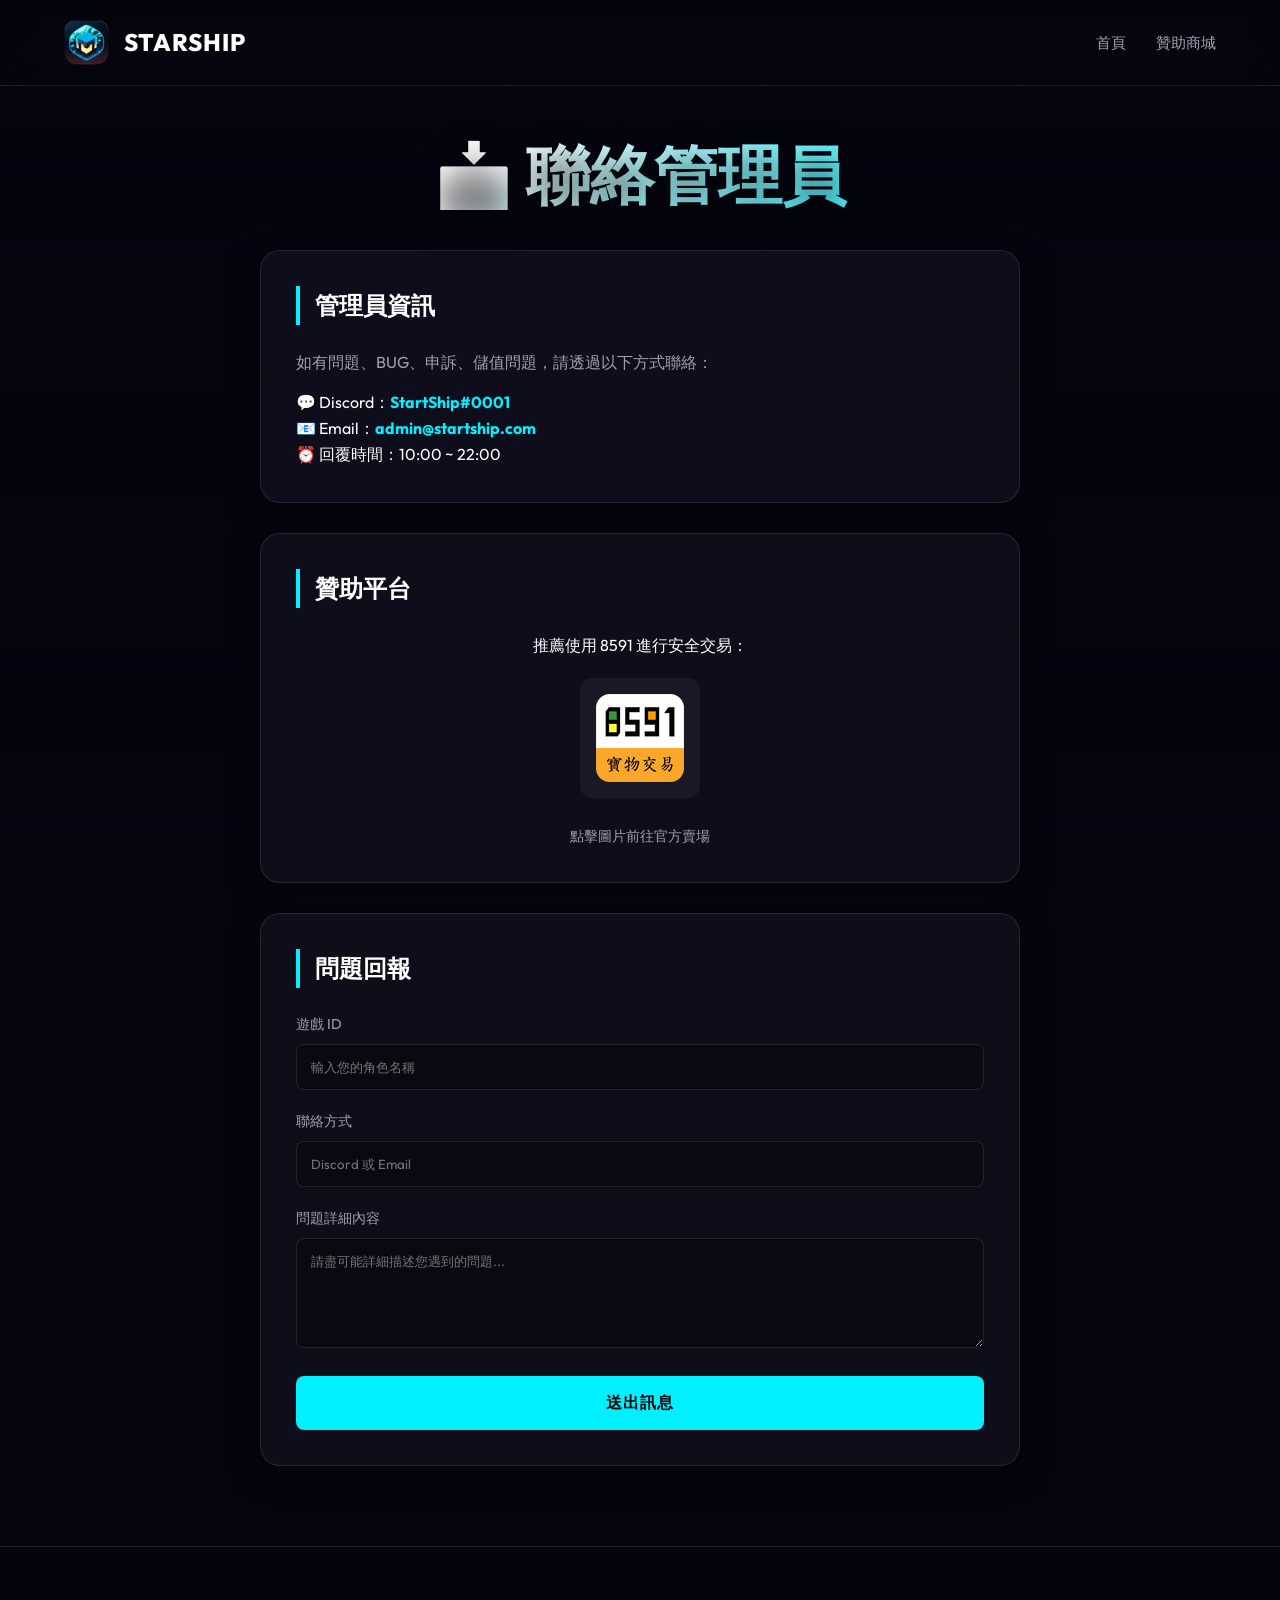
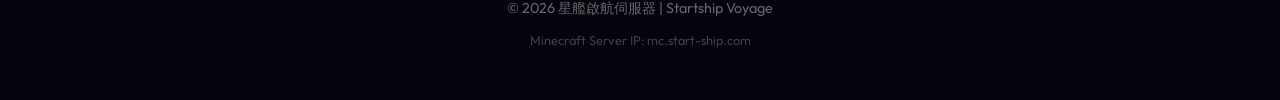
==== shop/index.html @ 9f5537bb "Add files via upload" ====
<!DOCTYPE html>
<html lang="zh-TW">
<head>
    <meta charset="UTF-8">
    <meta name="viewport" content="width=device-width, initial-scale=1.0">
    <title>聯絡管理員 | 星艦啟航</title>
    <link rel="icon" href="../logo/logo.png" type="image/png">
    <link rel="preconnect" href="https://fonts.googleapis.com">
    <link rel="preconnect" href="https://fonts.gstatic.com" crossorigin>
    <link href="https://fonts.googleapis.com/css2?family=Outfit:wght@300;500;700;900&display=swap" rel="stylesheet">
    <link rel="stylesheet" href="https://cdnjs.cloudflare.com/ajax/libs/font-awesome/6.5.1/css/all.min.css">
    <link rel="stylesheet" href="../style.css">
    
</head>
<body>

<div class="background"></div>

<nav>
    <div class="logo">
            <img src="../logo/logo.png" alt="Starship Voyage Logo">
            STARSHIP
    </div>
    <ul class="nav-links">
        <li><a href="../#">首頁</a></li>
        <li><a href="#">贊助商城</a></li>
    </ul>
</nav>

<div class="main">
    <h1>📩 聯絡管理員</h1>

    <div class="card">
        <h2>管理員資訊</h2>
        <p style="margin-bottom: 15px; color: var(--text-muted);">如有問題、BUG、申訴、儲值問題，請透過以下方式聯絡：</p>
        <p>💬 Discord：<b style="color: var(--primary);">StartShip#0001</b></p>
        <p>📧 Email：<b style="color: var(--primary);">admin@startship.com</b></p>
        <p>⏰ 回覆時間：10:00 ~ 22:00</p>
    </div>

    <div class="card shop">
        <h2 style="text-align: left;">贊助平台</h2>
        <p>推薦使用 8591 進行安全交易：</p>
        
        <a href="https://www.8591.com.tw/v3/mall/list/seller-2753321" target="_blank" class="shop-logo-container">
            <img src="./8591.png" alt="8591交易">
        </a>
        
        <p style="font-size: 0.85rem; color: var(--text-muted);">點擊圖片前往官方賣場</p>
    </div>

    <div class="card">
        <h2>問題回報</h2>
        <form id="contactForm">
            <div class="form-group">
                <label>遊戲 ID</label>
                <input type="text" placeholder="輸入您的角色名稱" required>
            </div>
            <div class="form-group">
                <label>聯絡方式</label>
                <input type="text" placeholder="Discord 或 Email" required>
            </div>
            <div class="form-group">
                <label>問題詳細內容</label>
                <textarea rows="5" placeholder="請盡可能詳細描述您遇到的問題..." required></textarea>
            </div>
            <button type="submit">送出訊息</button>
        </form>
    </div>
</div>

<footer>
        <p>&copy; 2026 星艦啟航伺服器 | Startship Voyage</p>
        <p style="margin-top: 10px; font-size: 0.8rem; opacity: 0.6;">Minecraft Server IP: mc.start-ship.com</p>
</footer>

<script>
    // 簡單的表單送出效果
    document.getElementById('contactForm').addEventListener('submit', function(e) {
        e.preventDefault();
        const btn = this.querySelector('button');
        btn.innerText = '傳送中...';
        btn.style.opacity = '0.7';
        
        setTimeout(() => {
            alert('感謝您的回報！管理員將會儘速處理。');
            btn.innerText = '送出訊息';
            btn.style.opacity = '1';
            this.reset();
        }, 1000);
    });
</script>

</body>
</html>
---- style.css ----
:root {
    /* --- 核心配色 (Source A) --- */
    --primary: #00f0ff; /* 霓虹青 */
    --primary-glow: rgba(0, 240, 255, 0.4);
    --secondary: #bc13fe; /* 虛空紫 */
    --bg-dark: #050510;
    --text-main: #ffffff;
    --text-muted: #a0a0b0;
    --glass-bg: rgba(20, 20, 35, 0.6);
    --glass-border: rgba(255, 255, 255, 0.1);
    
    /* --- 商店擴充配色 (Source B) --- */
    --accent-orange: #ff6600;
}

* {
    margin: 0;
    padding: 0;
    box-sizing: border-box;
    font-family: 'Outfit', sans-serif;
}

body {
    background-color: var(--bg-dark);
    color: var(--text-main);
    overflow-x: hidden;
    line-height: 1.6;
}

/* --- 背景與裝飾 --- */
.background-container, .background {
    position: fixed;
    top: 0; left: 0;
    width: 100%; height: 100vh;
    z-index: -1;
    background: 
        linear-gradient(to bottom, rgba(5,5,16,0.3), rgba(5,5,16,1)),
        url('https://images.unsplash.com/photo-1534796636912-3b95b3ab5986?q=80&w=2072&auto=format&fit=crop');
    background-size: cover;
    background-position: center;
}

/* 網格裝飾線 */
.grid-overlay {
    position: fixed;
    top: 0; left: 0; width: 100%; height: 100%;
    background-image: 
        linear-gradient(rgba(255, 255, 255, 0.03) 1px, transparent 1px),
        linear-gradient(90deg, rgba(255, 255, 255, 0.03) 1px, transparent 1px);
    background-size: 50px 50px;
    z-index: -1;
    pointer-events: none;
}

/* --- 導航列 (Navbar) --- */
nav {
    display: flex;
    justify-content: space-between;
    align-items: center;
    padding: 20px 5%;
    position: fixed;
    width: 100%;
    top: 0;
    z-index: 1000; /* 確保層級最高 */
    background: rgba(5, 5, 16, 0.8);
    backdrop-filter: blur(12px);
    border-bottom: 1px solid var(--glass-border);
}

.logo {
    font-size: 1.5rem;
    font-weight: 800;
    letter-spacing: 1px;
    color: white;
    display: flex;
    align-items: center;
    gap: 15px;
}

.logo img {
    max-height: 45px;
    width: auto;
    object-fit: contain;
}

.logo i { color: var(--primary); margin-right: 8px; }

/* 中間的導航連結 */
.nav-links {
    display: flex;
    gap: 30px;
    list-style: none;
}

.nav-links a {
    color: var(--text-muted);
    text-decoration: none;
    font-weight: 500;
    font-size: 0.95rem;
    transition: 0.3s;
    position: relative;
}

.nav-links a:hover { color: white; }

.nav-links a::after {
    content: '';
    position: absolute;
    bottom: -5px; left: 0; width: 0; height: 2px;
    background: var(--primary);
    transition: 0.3s;
}

.nav-links a:hover::after { width: 100%; }

/* 右側功能按鈕區 */
.nav-actions {
    display: flex;
    gap: 15px;
    align-items: center;
}

.nav-btn {
    padding: 8px 20px;
    border-radius: 4px;
    background: rgba(255, 255, 255, 0.1);
    color: white;
    text-decoration: none;
    font-size: 0.9rem;
    font-weight: 600;
    transition: 0.3s;
    border: 1px solid transparent;
    display: flex;
    align-items: center;
    gap: 8px;
}

.nav-btn:hover {
    background: var(--primary);
    color: black;
    box-shadow: 0 0 15px var(--primary-glow);
}

.nav-icon-btn {
    width: 38px;
    height: 38px;
    border-radius: 50%;
    background: rgba(255, 255, 255, 0.1);
    color: white;
    display: flex;
    align-items: center;
    justify-content: center;
    font-size: 1.2rem;
    text-decoration: none;
    transition: 0.3s;
}

.nav-icon-btn:hover {
    background: white;
    color: black;
    box-shadow: 0 0 15px rgba(255,255,255,0.5);
    transform: translateY(-2px);
}

/* --- Hero 主視覺區塊 --- */
.hero {
    min-height: 100vh;
    display: flex;
    flex-direction: column;
    justify-content: center;
    align-items: center;
    text-align: center;
    padding: 120px 20px 50px;
    position: relative;
}

.hero-content {
    max-width: 900px;
    animation: fadeInUp 1s ease-out;
    display: flex;
    flex-direction: column;
    align-items: center;
}

h1 {
    font-size: 4rem;
    line-height: 1.1;
    margin-bottom: 20px;
    font-weight: 900;
    background: linear-gradient(135deg, #fff 30%, var(--primary) 100%);
    -webkit-background-clip: text;
    -webkit-text-fill-color: transparent;
    text-shadow: 0 10px 30px rgba(0,0,0,0.5);
}

.subtitle {
    font-size: 1.2rem;
    color: var(--text-muted);
    margin-bottom: 40px;
    max-width: 700px;
    margin-left: auto;
    margin-right: auto;
}

.highlight-text {
    color: var(--primary);
    font-weight: bold;
}

/* --- 按鈕群組 --- */
.cta-group {
    display: flex;
    gap: 20px;
    justify-content: center;
    flex-wrap: wrap;
    margin-bottom: 50px;
}

.btn {
    padding: 16px 35px;
    border-radius: 8px;
    font-size: 1.1rem;
    font-weight: 700;
    cursor: pointer;
    transition: all 0.3s ease;
    display: flex;
    align-items: center;
    gap: 10px;
    border: none;
    position: relative;
    overflow: hidden;
    text-decoration: none;
}

.btn-primary {
    background: var(--primary);
    color: #000;
    box-shadow: 0 0 30px rgba(0, 240, 255, 0.2);
}

.btn-primary:hover {
    transform: translateY(-3px);
    box-shadow: 0 0 50px rgba(0, 240, 255, 0.4);
}

.btn-discord {
    background: #5865F2;
    color: white;
    box-shadow: 0 0 30px rgba(88, 101, 242, 0.2);
}

.btn-discord:hover {
    background: #4752c4;
    transform: translateY(-3px);
    box-shadow: 0 0 50px rgba(88, 101, 242, 0.4);
}

/* --- 狀態資訊卡 --- */
.info-card {
    background: rgba(0, 0, 0, 0.6);
    border: 1px solid var(--glass-border);
    border-radius: 12px;
    padding: 25px 50px;
    display: inline-flex;
    gap: 60px;
    backdrop-filter: blur(10px);
    flex-wrap: wrap;
    justify-content: center;
    position: relative;
    box-shadow: 0 10px 40px rgba(0,0,0,0.3);
    border-top: 1px solid rgba(0, 240, 255, 0.3);
}

.info-card::before {
    content: '';
    position: absolute;
    top: -1px; left: 20%; right: 20%;
    height: 1px;
    background: linear-gradient(90deg, transparent, var(--primary), transparent);
    box-shadow: 0 0 15px var(--primary);
}

.info-item {
    display: flex;
    flex-direction: column;
    align-items: center;
    gap: 8px;
}

.info-label {
    font-size: 0.8rem;
    color: var(--text-muted);
    text-transform: uppercase;
    letter-spacing: 2px;
    font-weight: 600;
}

.info-value {
    font-size: 1.4rem;
    font-weight: 700;
    color: white;
    display: flex;
    align-items: center;
    gap: 10px;
    min-width: 80px;
    justify-content: center;
    text-shadow: 0 0 10px rgba(255,255,255,0.1);
}

.status-indicator {
    width: 10px; height: 10px;
    border-radius: 50%;
    display: inline-block;
}

.dot-online {
    background-color: #00ff88;
    box-shadow: 0 0 10px #00ff88;
    animation: pulse 2s infinite;
}

.dot-offline {
    background-color: #ff4444;
    box-shadow: 0 0 10px #ff4444;
}

/* --- 特色介紹區 --- */
.features-section {
    padding: 80px 20px;
    max-width: 1200px;
    margin: 0 auto;
}

.section-header {
    text-align: center;
    margin-bottom: 60px;
}

.section-header h2 {
    font-size: 2.5rem;
    color: white;
    margin-bottom: 10px;
}

.section-header p {
    color: var(--text-muted);
}

.grid {
    display: grid;
    grid-template-columns: repeat(auto-fit, minmax(300px, 1fr));
    gap: 25px;
}

.feature-card {
    background: var(--glass-bg);
    border: 1px solid var(--glass-border);
    border-radius: 16px;
    padding: 30px;
    transition: 0.3s;
    position: relative;
    overflow: hidden;
}

.feature-card:hover {
    transform: translateY(-5px);
    border-color: var(--primary);
    box-shadow: 0 10px 40px rgba(0, 0, 0, 0.5);
}

.feature-card::before {
    content: '';
    position: absolute;
    top: 0; left: 0; width: 4px; height: 100%;
    background: var(--primary);
    opacity: 0.5;
}

.feature-icon {
    font-size: 2.5rem;
    color: var(--primary);
    margin-bottom: 20px;
}

.feature-card h3 {
    font-size: 1.4rem;
    margin-bottom: 15px;
    color: white;
}

.feature-card p {
    color: var(--text-muted);
    font-size: 0.95rem;
    line-height: 1.7;
}

/* --- 玩家公約 --- */
.rules-section {
    padding: 80px 20px;
    max-width: 1000px;
    margin: 0 auto;
}

.rules-container {
    background: rgba(20, 20, 35, 0.6);
    backdrop-filter: blur(15px);
    border: 1px solid var(--glass-border);
    border-radius: 20px;
    padding: 40px 50px;
    box-shadow: 0 0 30px rgba(0,0,0,0.3);
}

.rules-block {
    margin-bottom: 40px;
    text-align: left;
}

.rules-block:last-child {
    margin-bottom: 0;
}

.rules-block h3 {
    color: var(--primary);
    font-size: 1.6rem;
    margin-bottom: 20px;
    padding-bottom: 10px;
    border-bottom: 1px solid rgba(0, 240, 255, 0.2);
    display: flex;
    align-items: center;
    gap: 10px;
}

.rules-list {
    list-style: none;
    padding: 0;
}

.rules-list li {
    margin-bottom: 15px;
    color: #e0e6ed;
    display: flex;
    align-items: flex-start;
    gap: 12px;
    line-height: 1.6;
}

.rules-list li::before {
    content: '>';
    color: var(--primary);
    font-weight: 900;
    font-family: monospace;
    font-size: 1.1rem;
    flex-shrink: 0;
}

.sub-rule {
    margin-left: 25px;
    font-size: 0.95rem;
    color: var(--text-muted);
    margin-top: 5px;
    display: block;
}

.note-box {
    background: rgba(255, 255, 255, 0.03);
    border-left: 3px solid var(--secondary);
    padding: 15px 20px;
    border-radius: 4px;
    margin-top: 20px;
    font-size: 0.9rem;
    color: #d0d0d0;
}

.note-box p { margin-bottom: 10px; }
.note-box p:last-child { margin-bottom: 0; }

.agreement-footer {
    text-align: center;
    margin-top: 50px;
    padding: 20px;
    border-top: 1px solid rgba(255,255,255,0.1);
    color: #888;
    font-size: 0.9rem;
    line-height: 1.8;
}

/* --- 常見問題區 --- */
.faq-section {
    padding: 80px 20px;
    max-width: 900px;
    margin: 0 auto;
}

.faq-container {
    display: flex;
    flex-direction: column;
    gap: 20px;
}

.faq-item {
    background: rgba(20, 20, 35, 0.4);
    border: 1px solid rgba(255, 255, 255, 0.05);
    border-radius: 12px;
    overflow: hidden;
    transition: all 0.3s cubic-bezier(0.4, 0, 0.2, 1);
    position: relative;
}

.faq-item:hover {
    border-color: rgba(0, 240, 255, 0.3);
    background: rgba(20, 20, 35, 0.6);
    transform: translateY(-2px);
}

.faq-item.active {
    border-color: var(--primary);
    box-shadow: 0 0 20px rgba(0, 240, 255, 0.1);
    background: rgba(20, 20, 35, 0.8);
}

.faq-question {
    padding: 25px 30px;
    cursor: pointer;
    display: flex;
    justify-content: space-between;
    align-items: center;
    font-weight: 700;
    font-size: 1.1rem;
    color: white;
    transition: 0.3s;
    user-select: none;
}

.faq-question::before {
    content: '';
    position: absolute;
    left: 0; top: 0; bottom: 0;
    width: 4px;
    background: var(--primary);
    opacity: 0;
    transition: 0.3s;
}

.faq-item.active .faq-question::before { opacity: 1; }
.faq-item.active .faq-question { color: var(--primary); }

.arrow-icon {
    width: 30px; height: 30px;
    background: rgba(255, 255, 255, 0.1);
    border-radius: 50%;
    display: flex;
    align-items: center;
    justify-content: center;
    transition: all 0.3s ease;
    color: var(--text-muted);
    font-size: 0.9rem;
}

.faq-item:hover .arrow-icon {
    background: rgba(255, 255, 255, 0.2);
    color: white;
}

.faq-item.active .arrow-icon {
    background: var(--primary);
    color: black;
    transform: rotate(180deg);
    box-shadow: 0 0 10px var(--primary-glow);
}

.faq-answer {
    max-height: 0;
    overflow: hidden;
    transition: max-height 0.4s cubic-bezier(0.4, 0, 0.2, 1);
    background: rgba(0, 0, 0, 0.2);
    border-top: 1px solid rgba(255, 255, 255, 0.05);
}

.faq-answer p {
    padding: 30px;
    color: var(--text-muted);
    font-size: 1rem;
    line-height: 1.8;
    margin: 0;
}

/* 商店主容器 */
.main {
    max-width: 800px;
    margin: 140px auto 80px; /* 預留頂部 Navbar 空間 */
    padding: 0 20px;
}

/* 商店頁面標題 */
.main h1 {
    text-align: center;
    margin-bottom: 40px;
    /* 這裡使用繼承自 Hero 的樣式，保持一致性 */
}

/* 商店卡片容器 */
.card, .shop-card {
    background: var(--glass-bg);
    border: 1px solid var(--glass-border);
    border-radius: 20px;
    padding: 35px;
    margin-bottom: 30px;
    box-shadow: 0 10px 30px rgba(0, 0, 0, 0.5);
    transition: transform 0.3s ease;
}

.card:hover, .shop-card:hover {
    transform: translateY(-5px);
}

/* 商店內的小標題 */
.main h2, .shop-card h2 {
    border-left: 4px solid var(--primary);
    padding-left: 15px;
    margin-bottom: 25px;
    font-size: 1.5rem;
    color: white;
}

/* 8591 Logo 區塊優化 */
.shop { text-align: center; }

.shop-logo-container {
    margin: 20px 0;
    display: inline-block;
    padding: 15px;
    background: rgba(255,255,255,0.05);
    border-radius: 12px;
    transition: 0.3s;
    border: 1px solid transparent;
}

.shop-logo-container:hover {
    background: rgba(255,255,255,0.1);
    box-shadow: 0 0 20px rgba(255, 102, 0, 0.2); /* Orange Glow */
    border-color: var(--accent-orange);
}

.shop img {
    max-width: 220px;
    height: auto;
    display: block;
}

/* --- 表單樣式 (Forms) --- */
.form-group { margin-bottom: 20px; }

label {
    display: block;
    color: var(--text-muted);
    margin-bottom: 8px;
    font-size: 0.9rem;
}

input, textarea {
    width: 100%;
    padding: 14px;
    border: 1px solid var(--glass-border);
    border-radius: 8px;
    background: rgba(0, 0, 0, 0.3);
    color: white;
    outline: none;
    transition: 0.3s;
}

input:focus, textarea:focus {
    border-color: var(--primary);
    box-shadow: 0 0 10px var(--primary-glow);
}

/* 表單按鈕通用樣式 */
button[type="submit"], 
.btn-submit {
    width: 100%;
    padding: 16px;
    background: var(--primary);
    color: #000;
    border: none;
    border-radius: 8px;
    font-weight: 700;
    font-size: 1rem;
    cursor: pointer;
    transition: 0.3s;
    text-transform: uppercase;
    letter-spacing: 1px;
    display: block;
}

button[type="submit"]:hover,
.btn-submit:hover {
    box-shadow: 0 0 25px var(--primary-glow);
    transform: scale(1.02);
}

/* =========================================
   通用元件與頁尾
   ========================================= */

/* --- 提示框 (Toast) --- */
#toast {
    visibility: hidden;
    min-width: 250px;
    background-color: #333;
    color: #fff;
    text-align: center;
    border-radius: 8px;
    padding: 16px;
    position: fixed;
    z-index: 1000;
    left: 50%;
    bottom: 30px;
    transform: translateX(-50%);
    font-size: 1rem;
    background: rgba(0, 240, 255, 0.1);
    border: 1px solid var(--primary);
    backdrop-filter: blur(10px);
    box-shadow: 0 5px 20px rgba(0,0,0,0.5);
    opacity: 0;
    transition: opacity 0.3s, bottom 0.3s;
}

#toast.show {
    visibility: visible;
    opacity: 1;
    bottom: 50px;
}

/* --- 動畫 --- */
@keyframes fadeInUp {
    from { opacity: 0; transform: translateY(30px); }
    to { opacity: 1; transform: translateY(0); }
}

@keyframes pulse {
    0% { transform: scale(0.95); opacity: 0.7; }
    50% { transform: scale(1.1); opacity: 1; }
    100% { transform: scale(0.95); opacity: 0.7; }
}

/* --- 頁尾 --- */
footer {
    text-align: center;
    padding: 50px 20px;
    color: #666;
    font-size: 0.9rem;
    border-top: 1px solid var(--glass-border);
    margin-top: 50px;
    background: rgba(5, 5, 16, 0.9);
}

/* --- RWD --- */
@media (max-width: 768px) {
    nav { padding: 15px 20px; }
    .nav-links { display: none; }
    h1 { font-size: 2.5rem; }
    .hero-content { width: 100%; }
    .btn { width: 100%; justify-content: center; }
    
    .info-card { gap: 30px; width: 100%; padding: 25px; flex-direction: column; }
    .info-item { width: 100%; border-bottom: 1px solid rgba(255,255,255,0.05); padding-bottom: 15px; }
    .info-item:last-child { border-bottom: none; padding-bottom: 0; }
    
    .rules-container { padding: 30px 20px; }
    .faq-question { padding: 20px; font-size: 1rem; }
    .faq-answer p { padding: 20px; }
    
    /* Shop RWD */
    .main { margin-top: 100px; }
    .card, .shop-card { padding: 20px; }
}
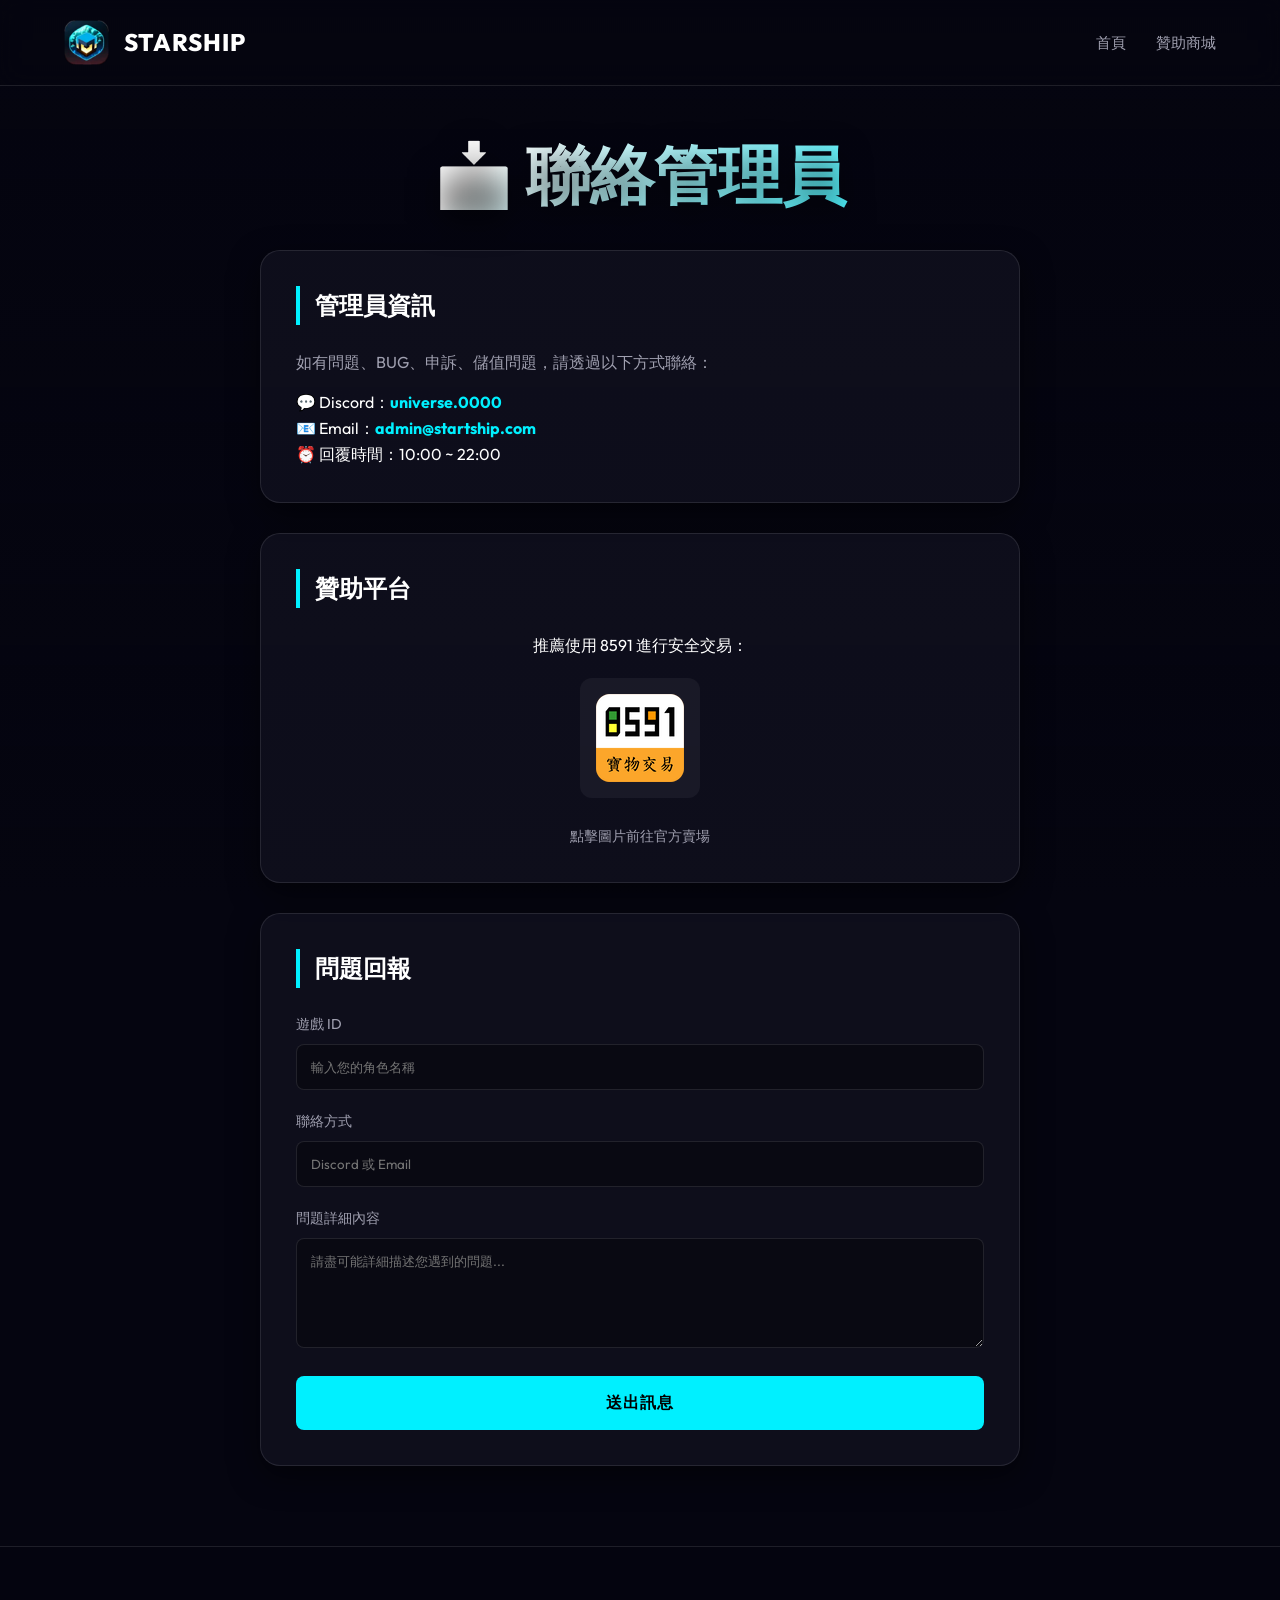
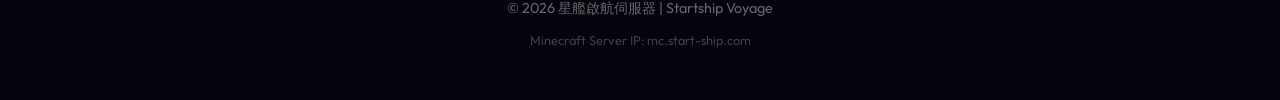
==== commit c155411a: "Update index.html Updated admin contact information and form functionality." ====
--- a/shop/index.html
+++ b/shop/index.html
@@ -33,7 +33,7 @@
     <div class="card">
         <h2>管理員資訊</h2>
         <p style="margin-bottom: 15px; color: var(--text-muted);">如有問題、BUG、申訴、儲值問題，請透過以下方式聯絡：</p>
-        <p>💬 Discord：<b style="color: var(--primary);">StartShip#0001</b></p>
+        <p>💬 Discord：<b style="color: var(--primary);">universe.0000</b></p>
         <p>📧 Email：<b style="color: var(--primary);">admin@startship.com</b></p>
         <p>⏰ 回覆時間：10:00 ~ 22:00</p>
     </div>
@@ -98,3 +98,4 @@
 
 
 
+
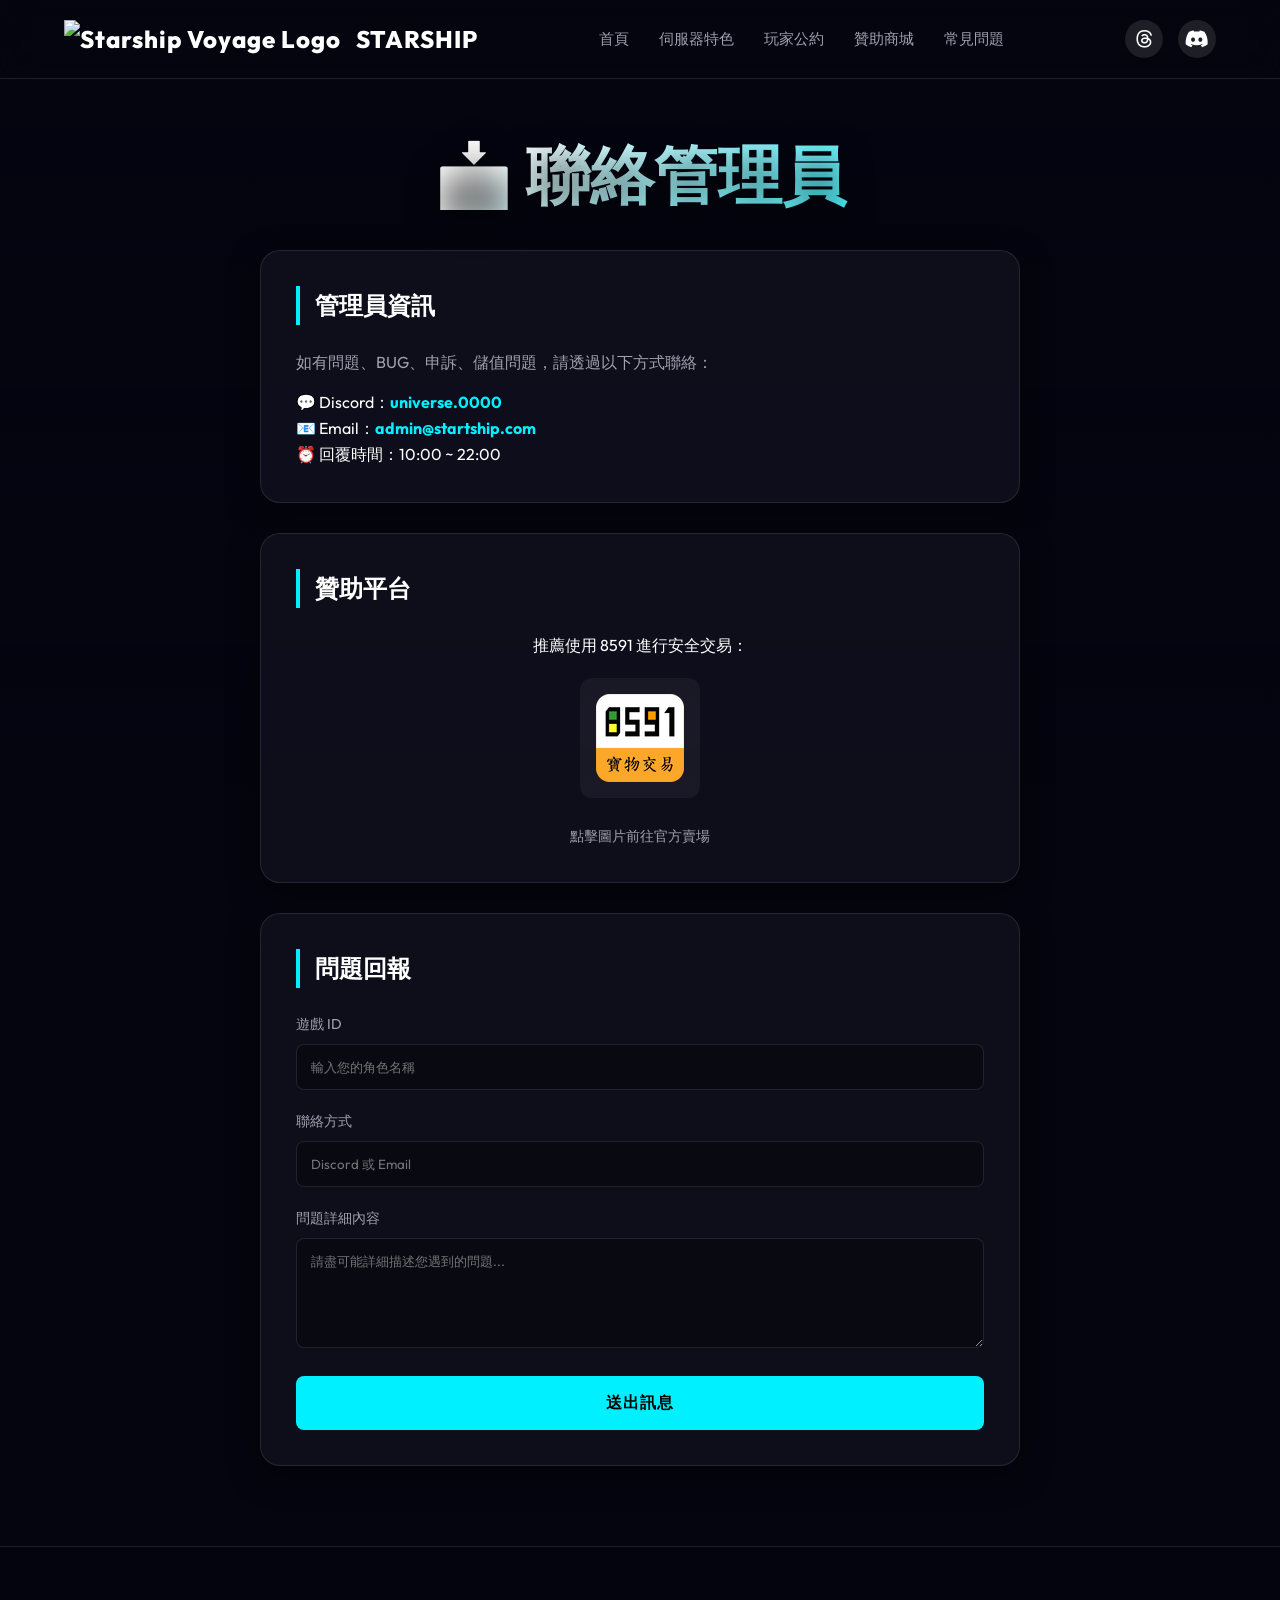
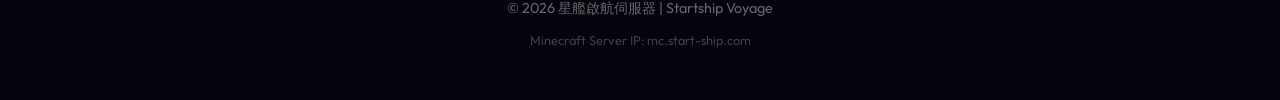
==== commit fe30b911: "Fix HTML encoding issues in index.html" ====
--- a/shop/index.html
+++ b/shop/index.html
@@ -16,16 +16,34 @@
 
 <div class="background"></div>
 
-<nav>
-    <div class="logo">
-            <img src="../logo/logo.png" alt="Starship Voyage Logo">
+    <!-- 導航列 -->
+    <nav>
+        <div class="logo">
+            <img src="./logo/logo.png" alt="Starship Voyage Logo">
             STARSHIP
-    </div>
-    <ul class="nav-links">
-        <li><a href="../#">首頁</a></li>
-        <li><a href="#">贊助商城</a></li>
-    </ul>
-</nav>
+        </div>
+        
+        <!-- 中間導覽列 -->
+        <ul class="nav-links">
+            <li><a href="#">首頁</a></li>
+            <li><a href="#features">伺服器特色</a></li>
+            <li><a href="#rules">玩家公約</a></li>
+            <li><a href="./shop/">贊助商城</a></li>
+            <li><a href="#faq">常見問題</a></li>
+        </ul>
+
+        <!-- 右側動作按鈕區 (Threads & Discord) -->
+        <div class="nav-actions">
+            <!-- Threads 連結 -->
+            <a href="https://www.threads.com/@startship2026" target="_blank" class="nav-icon-btn" title="Threads">
+                <i class="fa-brands fa-threads"></i>
+            </a>
+            <!-- Discord 按鈕 -->
+            <a href="https://discord.gg/qJ3M5K3wP2" target="_blank" class="nav-icon-btn" title="Discord">
+                <i class="fa-brands fa-discord"></i>
+            </a>
+        </div>
+    </nav>
 
 <div class="main">
     <h1>📩 聯絡管理員</h1>
@@ -99,3 +117,4 @@
 
 
 
+
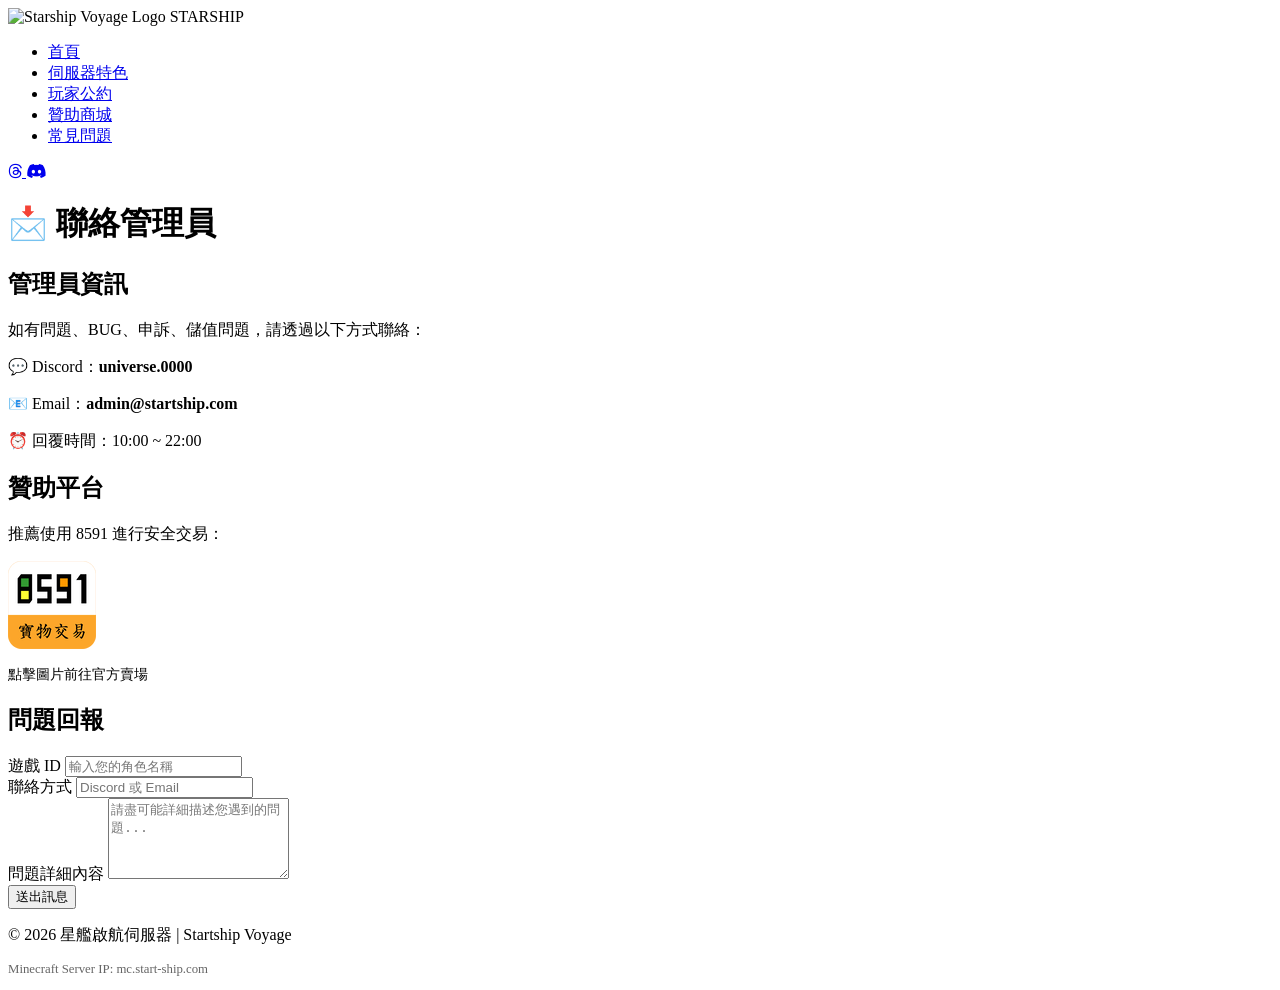
==== commit 5df527af: "Update index.html" ====
--- a/shop/index.html
+++ b/shop/index.html
@@ -3,18 +3,20 @@
 <head>
     <meta charset="UTF-8">
     <meta name="viewport" content="width=device-width, initial-scale=1.0">
-    <title>聯絡管理員 | 星艦啟航</title>
-    <link rel="icon" href="../logo/logo.png" type="image/png">
+    <title>星艦啟航 | Starship Voyage</title>
+    <link rel="icon" href="logo/logo.png" type="image/png">
     <link rel="preconnect" href="https://fonts.googleapis.com">
     <link rel="preconnect" href="https://fonts.gstatic.com" crossorigin>
     <link href="https://fonts.googleapis.com/css2?family=Outfit:wght@300;500;700;900&display=swap" rel="stylesheet">
+    <!-- 引入 FontAwesome 圖標 -->
     <link rel="stylesheet" href="https://cdnjs.cloudflare.com/ajax/libs/font-awesome/6.5.1/css/all.min.css">
-    <link rel="stylesheet" href="../style.css">
-    
+
+    <link rel="stylesheet" href="./style.css">
 </head>
 <body>
 
-<div class="background"></div>
+    <div class="background-container"></div>
+    <div class="grid-overlay"></div>
 
     <!-- 導航列 -->
     <nav>
@@ -118,3 +120,4 @@
 
 
 
+
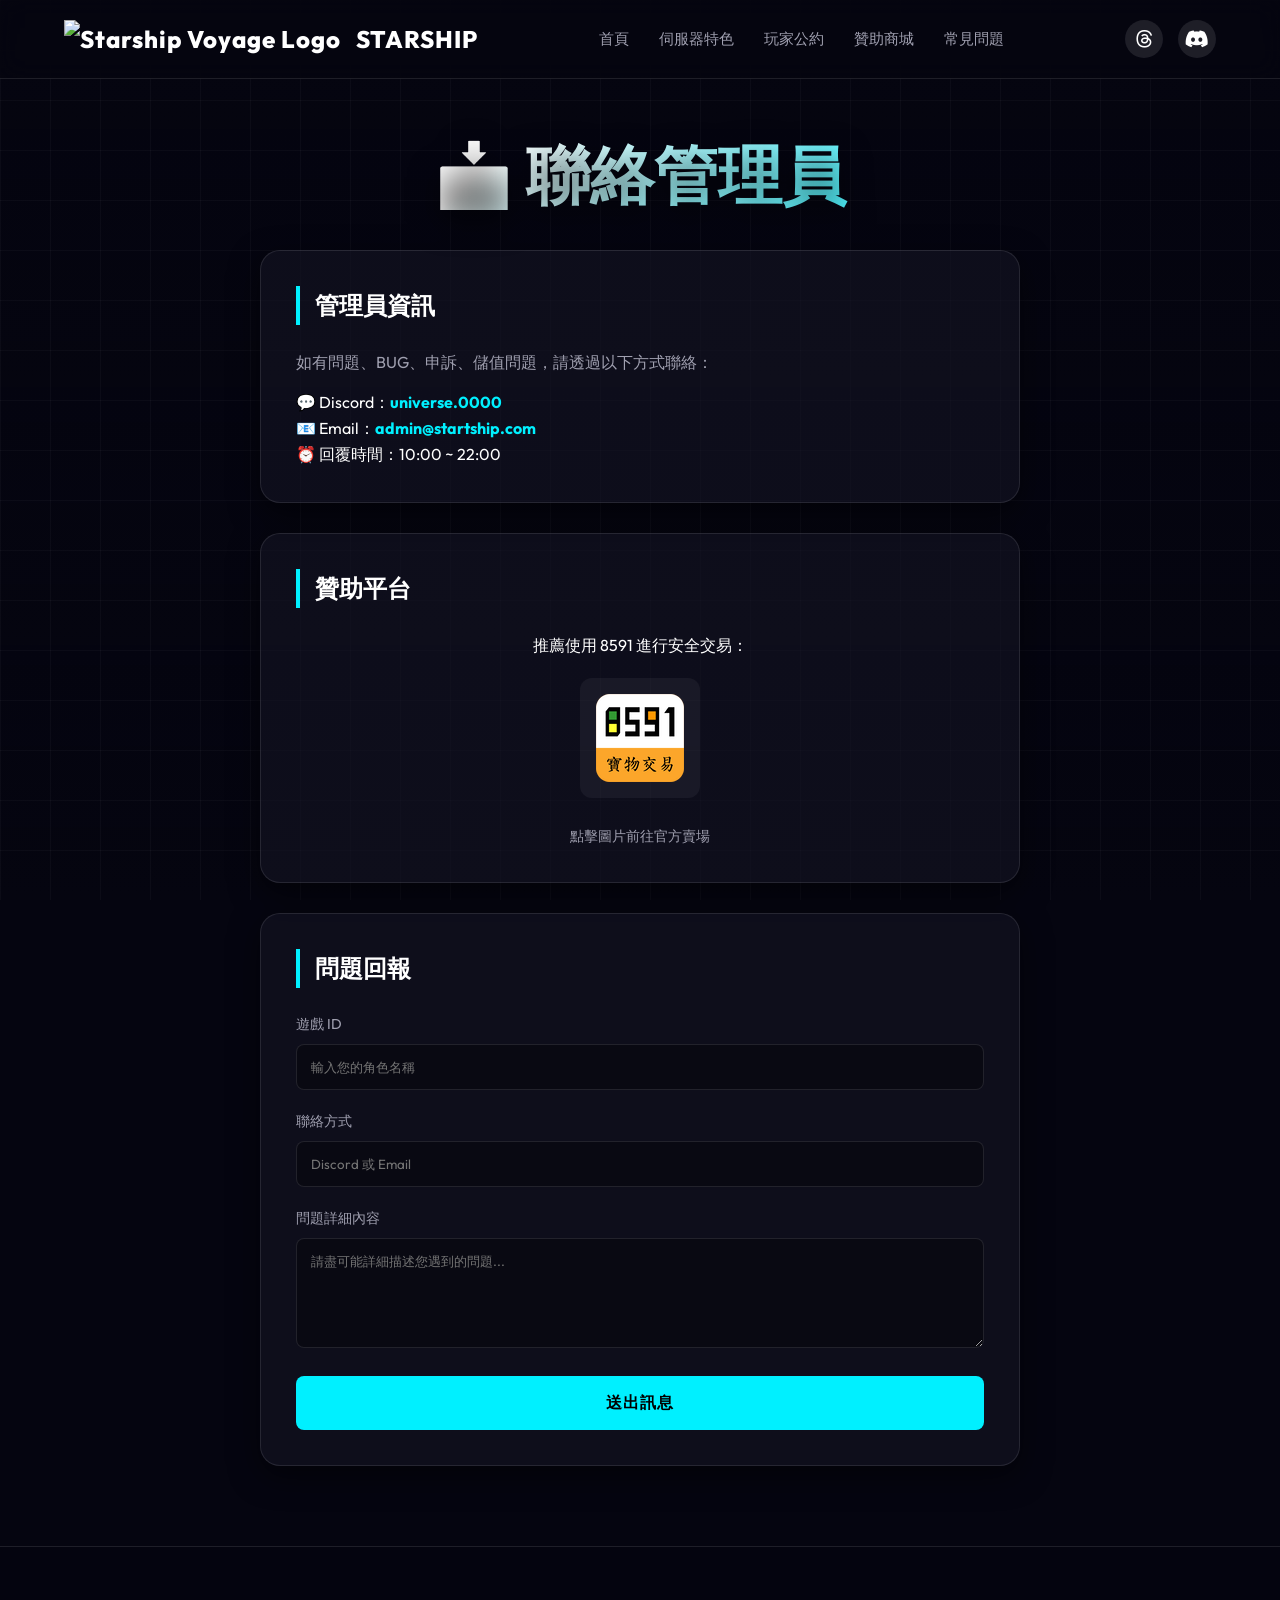
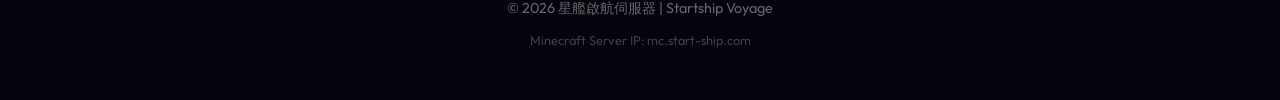
==== commit 6e70131a: "Update index.html" ====
--- a/shop/index.html
+++ b/shop/index.html
@@ -11,7 +11,7 @@
     <!-- 引入 FontAwesome 圖標 -->
     <link rel="stylesheet" href="https://cdnjs.cloudflare.com/ajax/libs/font-awesome/6.5.1/css/all.min.css">
 
-    <link rel="stylesheet" href="./style.css">
+    <link rel="stylesheet" href="../style.css">
 </head>
 <body>
 
--- a/style.css
+++ b/style.css
@@ -0,0 +1,775 @@
+:root {
+    /* --- 核心配色 (Source A) --- */
+    --primary: #00f0ff; /* 霓虹青 */
+    --primary-glow: rgba(0, 240, 255, 0.4);
+    --secondary: #bc13fe; /* 虛空紫 */
+    --bg-dark: #050510;
+    --text-main: #ffffff;
+    --text-muted: #a0a0b0;
+    --glass-bg: rgba(20, 20, 35, 0.6);
+    --glass-border: rgba(255, 255, 255, 0.1);
+    
+    /* --- 商店擴充配色 (Source B) --- */
+    --accent-orange: #ff6600;
+}
+
+* {
+    margin: 0;
+    padding: 0;
+    box-sizing: border-box;
+    font-family: 'Outfit', sans-serif;
+}
+
+body {
+    background-color: var(--bg-dark);
+    color: var(--text-main);
+    overflow-x: hidden;
+    line-height: 1.6;
+}
+
+/* --- 背景與裝飾 --- */
+.background-container, .background {
+    position: fixed;
+    top: 0; left: 0;
+    width: 100%; height: 100vh;
+    z-index: -1;
+    background: 
+        linear-gradient(to bottom, rgba(5,5,16,0.3), rgba(5,5,16,1)),
+        url('https://images.unsplash.com/photo-1534796636912-3b95b3ab5986?q=80&w=2072&auto=format&fit=crop');
+    background-size: cover;
+    background-position: center;
+}
+
+/* 網格裝飾線 */
+.grid-overlay {
+    position: fixed;
+    top: 0; left: 0; width: 100%; height: 100%;
+    background-image: 
+        linear-gradient(rgba(255, 255, 255, 0.03) 1px, transparent 1px),
+        linear-gradient(90deg, rgba(255, 255, 255, 0.03) 1px, transparent 1px);
+    background-size: 50px 50px;
+    z-index: -1;
+    pointer-events: none;
+}
+
+/* --- 導航列 (Navbar) --- */
+nav {
+    display: flex;
+    justify-content: space-between;
+    align-items: center;
+    padding: 20px 5%;
+    position: fixed;
+    width: 100%;
+    top: 0;
+    z-index: 1000; /* 確保層級最高 */
+    background: rgba(5, 5, 16, 0.8);
+    backdrop-filter: blur(12px);
+    border-bottom: 1px solid var(--glass-border);
+}
+
+.logo {
+    font-size: 1.5rem;
+    font-weight: 800;
+    letter-spacing: 1px;
+    color: white;
+    display: flex;
+    align-items: center;
+    gap: 15px;
+}
+
+.logo img {
+    max-height: 45px;
+    width: auto;
+    object-fit: contain;
+}
+
+.logo i { color: var(--primary); margin-right: 8px; }
+
+/* 中間的導航連結 */
+.nav-links {
+    display: flex;
+    gap: 30px;
+    list-style: none;
+}
+
+.nav-links a {
+    color: var(--text-muted);
+    text-decoration: none;
+    font-weight: 500;
+    font-size: 0.95rem;
+    transition: 0.3s;
+    position: relative;
+}
+
+.nav-links a:hover { color: white; }
+
+.nav-links a::after {
+    content: '';
+    position: absolute;
+    bottom: -5px; left: 0; width: 0; height: 2px;
+    background: var(--primary);
+    transition: 0.3s;
+}
+
+.nav-links a:hover::after { width: 100%; }
+
+/* 右側功能按鈕區 */
+.nav-actions {
+    display: flex;
+    gap: 15px;
+    align-items: center;
+}
+
+.nav-btn {
+    padding: 8px 20px;
+    border-radius: 4px;
+    background: rgba(255, 255, 255, 0.1);
+    color: white;
+    text-decoration: none;
+    font-size: 0.9rem;
+    font-weight: 600;
+    transition: 0.3s;
+    border: 1px solid transparent;
+    display: flex;
+    align-items: center;
+    gap: 8px;
+}
+
+.nav-btn:hover {
+    background: var(--primary);
+    color: black;
+    box-shadow: 0 0 15px var(--primary-glow);
+}
+
+.nav-icon-btn {
+    width: 38px;
+    height: 38px;
+    border-radius: 50%;
+    background: rgba(255, 255, 255, 0.1);
+    color: white;
+    display: flex;
+    align-items: center;
+    justify-content: center;
+    font-size: 1.2rem;
+    text-decoration: none;
+    transition: 0.3s;
+}
+
+.nav-icon-btn:hover {
+    background: white;
+    color: black;
+    box-shadow: 0 0 15px rgba(255,255,255,0.5);
+    transform: translateY(-2px);
+}
+
+/* --- Hero 主視覺區塊 --- */
+.hero {
+    min-height: 100vh;
+    display: flex;
+    flex-direction: column;
+    justify-content: center;
+    align-items: center;
+    text-align: center;
+    padding: 120px 20px 50px;
+    position: relative;
+}
+
+.hero-content {
+    max-width: 900px;
+    animation: fadeInUp 1s ease-out;
+    display: flex;
+    flex-direction: column;
+    align-items: center;
+}
+
+h1 {
+    font-size: 4rem;
+    line-height: 1.1;
+    margin-bottom: 20px;
+    font-weight: 900;
+    background: linear-gradient(135deg, #fff 30%, var(--primary) 100%);
+    -webkit-background-clip: text;
+    -webkit-text-fill-color: transparent;
+    text-shadow: 0 10px 30px rgba(0,0,0,0.5);
+}
+
+.subtitle {
+    font-size: 1.2rem;
+    color: var(--text-muted);
+    margin-bottom: 40px;
+    max-width: 700px;
+    margin-left: auto;
+    margin-right: auto;
+}
+
+.highlight-text {
+    color: var(--primary);
+    font-weight: bold;
+}
+
+/* --- 按鈕群組 --- */
+.cta-group {
+    display: flex;
+    gap: 20px;
+    justify-content: center;
+    flex-wrap: wrap;
+    margin-bottom: 50px;
+}
+
+.btn {
+    padding: 16px 35px;
+    border-radius: 8px;
+    font-size: 1.1rem;
+    font-weight: 700;
+    cursor: pointer;
+    transition: all 0.3s ease;
+    display: flex;
+    align-items: center;
+    gap: 10px;
+    border: none;
+    position: relative;
+    overflow: hidden;
+    text-decoration: none;
+}
+
+.btn-primary {
+    background: var(--primary);
+    color: #000;
+    box-shadow: 0 0 30px rgba(0, 240, 255, 0.2);
+}
+
+.btn-primary:hover {
+    transform: translateY(-3px);
+    box-shadow: 0 0 50px rgba(0, 240, 255, 0.4);
+}
+
+.btn-discord {
+    background: #5865F2;
+    color: white;
+    box-shadow: 0 0 30px rgba(88, 101, 242, 0.2);
+}
+
+.btn-discord:hover {
+    background: #4752c4;
+    transform: translateY(-3px);
+    box-shadow: 0 0 50px rgba(88, 101, 242, 0.4);
+}
+
+/* --- 狀態資訊卡 --- */
+.info-card {
+    background: rgba(0, 0, 0, 0.6);
+    border: 1px solid var(--glass-border);
+    border-radius: 12px;
+    padding: 25px 50px;
+    display: inline-flex;
+    gap: 60px;
+    backdrop-filter: blur(10px);
+    flex-wrap: wrap;
+    justify-content: center;
+    position: relative;
+    box-shadow: 0 10px 40px rgba(0,0,0,0.3);
+    border-top: 1px solid rgba(0, 240, 255, 0.3);
+}
+
+.info-card::before {
+    content: '';
+    position: absolute;
+    top: -1px; left: 20%; right: 20%;
+    height: 1px;
+    background: linear-gradient(90deg, transparent, var(--primary), transparent);
+    box-shadow: 0 0 15px var(--primary);
+}
+
+.info-item {
+    display: flex;
+    flex-direction: column;
+    align-items: center;
+    gap: 8px;
+}
+
+.info-label {
+    font-size: 0.8rem;
+    color: var(--text-muted);
+    text-transform: uppercase;
+    letter-spacing: 2px;
+    font-weight: 600;
+}
+
+.info-value {
+    font-size: 1.4rem;
+    font-weight: 700;
+    color: white;
+    display: flex;
+    align-items: center;
+    gap: 10px;
+    min-width: 80px;
+    justify-content: center;
+    text-shadow: 0 0 10px rgba(255,255,255,0.1);
+}
+
+.status-indicator {
+    width: 10px; height: 10px;
+    border-radius: 50%;
+    display: inline-block;
+}
+
+.dot-online {
+    background-color: #00ff88;
+    box-shadow: 0 0 10px #00ff88;
+    animation: pulse 2s infinite;
+}
+
+.dot-offline {
+    background-color: #ff4444;
+    box-shadow: 0 0 10px #ff4444;
+}
+
+/* --- 特色介紹區 --- */
+.features-section {
+    padding: 80px 20px;
+    max-width: 1200px;
+    margin: 0 auto;
+}
+
+.section-header {
+    text-align: center;
+    margin-bottom: 60px;
+}
+
+.section-header h2 {
+    font-size: 2.5rem;
+    color: white;
+    margin-bottom: 10px;
+}
+
+.section-header p {
+    color: var(--text-muted);
+}
+
+.grid {
+    display: grid;
+    grid-template-columns: repeat(auto-fit, minmax(300px, 1fr));
+    gap: 25px;
+}
+
+.feature-card {
+    background: var(--glass-bg);
+    border: 1px solid var(--glass-border);
+    border-radius: 16px;
+    padding: 30px;
+    transition: 0.3s;
+    position: relative;
+    overflow: hidden;
+}
+
+.feature-card:hover {
+    transform: translateY(-5px);
+    border-color: var(--primary);
+    box-shadow: 0 10px 40px rgba(0, 0, 0, 0.5);
+}
+
+.feature-card::before {
+    content: '';
+    position: absolute;
+    top: 0; left: 0; width: 4px; height: 100%;
+    background: var(--primary);
+    opacity: 0.5;
+}
+
+.feature-icon {
+    font-size: 2.5rem;
+    color: var(--primary);
+    margin-bottom: 20px;
+}
+
+.feature-card h3 {
+    font-size: 1.4rem;
+    margin-bottom: 15px;
+    color: white;
+}
+
+.feature-card p {
+    color: var(--text-muted);
+    font-size: 0.95rem;
+    line-height: 1.7;
+}
+
+/* --- 玩家公約 --- */
+.rules-section {
+    padding: 80px 20px;
+    max-width: 1000px;
+    margin: 0 auto;
+}
+
+.rules-container {
+    background: rgba(20, 20, 35, 0.6);
+    backdrop-filter: blur(15px);
+    border: 1px solid var(--glass-border);
+    border-radius: 20px;
+    padding: 40px 50px;
+    box-shadow: 0 0 30px rgba(0,0,0,0.3);
+}
+
+.rules-block {
+    margin-bottom: 40px;
+    text-align: left;
+}
+
+.rules-block:last-child {
+    margin-bottom: 0;
+}
+
+.rules-block h3 {
+    color: var(--primary);
+    font-size: 1.6rem;
+    margin-bottom: 20px;
+    padding-bottom: 10px;
+    border-bottom: 1px solid rgba(0, 240, 255, 0.2);
+    display: flex;
+    align-items: center;
+    gap: 10px;
+}
+
+.rules-list {
+    list-style: none;
+    padding: 0;
+}
+
+.rules-list li {
+    margin-bottom: 15px;
+    color: #e0e6ed;
+    display: flex;
+    align-items: flex-start;
+    gap: 12px;
+    line-height: 1.6;
+}
+
+.rules-list li::before {
+    content: '>';
+    color: var(--primary);
+    font-weight: 900;
+    font-family: monospace;
+    font-size: 1.1rem;
+    flex-shrink: 0;
+}
+
+.sub-rule {
+    margin-left: 25px;
+    font-size: 0.95rem;
+    color: var(--text-muted);
+    margin-top: 5px;
+    display: block;
+}
+
+.note-box {
+    background: rgba(255, 255, 255, 0.03);
+    border-left: 3px solid var(--secondary);
+    padding: 15px 20px;
+    border-radius: 4px;
+    margin-top: 20px;
+    font-size: 0.9rem;
+    color: #d0d0d0;
+}
+
+.note-box p { margin-bottom: 10px; }
+.note-box p:last-child { margin-bottom: 0; }
+
+.agreement-footer {
+    text-align: center;
+    margin-top: 50px;
+    padding: 20px;
+    border-top: 1px solid rgba(255,255,255,0.1);
+    color: #888;
+    font-size: 0.9rem;
+    line-height: 1.8;
+}
+
+/* --- 常見問題區 --- */
+.faq-section {
+    padding: 80px 20px;
+    max-width: 900px;
+    margin: 0 auto;
+}
+
+.faq-container {
+    display: flex;
+    flex-direction: column;
+    gap: 20px;
+}
+
+.faq-item {
+    background: rgba(20, 20, 35, 0.4);
+    border: 1px solid rgba(255, 255, 255, 0.05);
+    border-radius: 12px;
+    overflow: hidden;
+    transition: all 0.3s cubic-bezier(0.4, 0, 0.2, 1);
+    position: relative;
+}
+
+.faq-item:hover {
+    border-color: rgba(0, 240, 255, 0.3);
+    background: rgba(20, 20, 35, 0.6);
+    transform: translateY(-2px);
+}
+
+.faq-item.active {
+    border-color: var(--primary);
+    box-shadow: 0 0 20px rgba(0, 240, 255, 0.1);
+    background: rgba(20, 20, 35, 0.8);
+}
+
+.faq-question {
+    padding: 25px 30px;
+    cursor: pointer;
+    display: flex;
+    justify-content: space-between;
+    align-items: center;
+    font-weight: 700;
+    font-size: 1.1rem;
+    color: white;
+    transition: 0.3s;
+    user-select: none;
+}
+
+.faq-question::before {
+    content: '';
+    position: absolute;
+    left: 0; top: 0; bottom: 0;
+    width: 4px;
+    background: var(--primary);
+    opacity: 0;
+    transition: 0.3s;
+}
+
+.faq-item.active .faq-question::before { opacity: 1; }
+.faq-item.active .faq-question { color: var(--primary); }
+
+.arrow-icon {
+    width: 30px; height: 30px;
+    background: rgba(255, 255, 255, 0.1);
+    border-radius: 50%;
+    display: flex;
+    align-items: center;
+    justify-content: center;
+    transition: all 0.3s ease;
+    color: var(--text-muted);
+    font-size: 0.9rem;
+}
+
+.faq-item:hover .arrow-icon {
+    background: rgba(255, 255, 255, 0.2);
+    color: white;
+}
+
+.faq-item.active .arrow-icon {
+    background: var(--primary);
+    color: black;
+    transform: rotate(180deg);
+    box-shadow: 0 0 10px var(--primary-glow);
+}
+
+.faq-answer {
+    max-height: 0;
+    overflow: hidden;
+    transition: max-height 0.4s cubic-bezier(0.4, 0, 0.2, 1);
+    background: rgba(0, 0, 0, 0.2);
+    border-top: 1px solid rgba(255, 255, 255, 0.05);
+}
+
+.faq-answer p {
+    padding: 30px;
+    color: var(--text-muted);
+    font-size: 1rem;
+    line-height: 1.8;
+    margin: 0;
+}
+
+/* 商店主容器 */
+.main {
+    max-width: 800px;
+    margin: 140px auto 80px; /* 預留頂部 Navbar 空間 */
+    padding: 0 20px;
+}
+
+/* 商店頁面標題 */
+.main h1 {
+    text-align: center;
+    margin-bottom: 40px;
+    /* 這裡使用繼承自 Hero 的樣式，保持一致性 */
+}
+
+/* 商店卡片容器 */
+.card, .shop-card {
+    background: var(--glass-bg);
+    border: 1px solid var(--glass-border);
+    border-radius: 20px;
+    padding: 35px;
+    margin-bottom: 30px;
+    box-shadow: 0 10px 30px rgba(0, 0, 0, 0.5);
+    transition: transform 0.3s ease;
+}
+
+.card:hover, .shop-card:hover {
+    transform: translateY(-5px);
+}
+
+/* 商店內的小標題 */
+.main h2, .shop-card h2 {
+    border-left: 4px solid var(--primary);
+    padding-left: 15px;
+    margin-bottom: 25px;
+    font-size: 1.5rem;
+    color: white;
+}
+
+/* 8591 Logo 區塊優化 */
+.shop { text-align: center; }
+
+.shop-logo-container {
+    margin: 20px 0;
+    display: inline-block;
+    padding: 15px;
+    background: rgba(255,255,255,0.05);
+    border-radius: 12px;
+    transition: 0.3s;
+    border: 1px solid transparent;
+}
+
+.shop-logo-container:hover {
+    background: rgba(255,255,255,0.1);
+    box-shadow: 0 0 20px rgba(255, 102, 0, 0.2); /* Orange Glow */
+    border-color: var(--accent-orange);
+}
+
+.shop img {
+    max-width: 220px;
+    height: auto;
+    display: block;
+}
+
+/* --- 表單樣式 (Forms) --- */
+.form-group { margin-bottom: 20px; }
+
+label {
+    display: block;
+    color: var(--text-muted);
+    margin-bottom: 8px;
+    font-size: 0.9rem;
+}
+
+input, textarea {
+    width: 100%;
+    padding: 14px;
+    border: 1px solid var(--glass-border);
+    border-radius: 8px;
+    background: rgba(0, 0, 0, 0.3);
+    color: white;
+    outline: none;
+    transition: 0.3s;
+}
+
+input:focus, textarea:focus {
+    border-color: var(--primary);
+    box-shadow: 0 0 10px var(--primary-glow);
+}
+
+/* 表單按鈕通用樣式 */
+button[type="submit"], 
+.btn-submit {
+    width: 100%;
+    padding: 16px;
+    background: var(--primary);
+    color: #000;
+    border: none;
+    border-radius: 8px;
+    font-weight: 700;
+    font-size: 1rem;
+    cursor: pointer;
+    transition: 0.3s;
+    text-transform: uppercase;
+    letter-spacing: 1px;
+    display: block;
+}
+
+button[type="submit"]:hover,
+.btn-submit:hover {
+    box-shadow: 0 0 25px var(--primary-glow);
+    transform: scale(1.02);
+}
+
+/* =========================================
+   通用元件與頁尾
+   ========================================= */
+
+/* --- 提示框 (Toast) --- */
+#toast {
+    visibility: hidden;
+    min-width: 250px;
+    background-color: #333;
+    color: #fff;
+    text-align: center;
+    border-radius: 8px;
+    padding: 16px;
+    position: fixed;
+    z-index: 1000;
+    left: 50%;
+    bottom: 30px;
+    transform: translateX(-50%);
+    font-size: 1rem;
+    background: rgba(0, 240, 255, 0.1);
+    border: 1px solid var(--primary);
+    backdrop-filter: blur(10px);
+    box-shadow: 0 5px 20px rgba(0,0,0,0.5);
+    opacity: 0;
+    transition: opacity 0.3s, bottom 0.3s;
+}
+
+#toast.show {
+    visibility: visible;
+    opacity: 1;
+    bottom: 50px;
+}
+
+/* --- 動畫 --- */
+@keyframes fadeInUp {
+    from { opacity: 0; transform: translateY(30px); }
+    to { opacity: 1; transform: translateY(0); }
+}
+
+@keyframes pulse {
+    0% { transform: scale(0.95); opacity: 0.7; }
+    50% { transform: scale(1.1); opacity: 1; }
+    100% { transform: scale(0.95); opacity: 0.7; }
+}
+
+/* --- 頁尾 --- */
+footer {
+    text-align: center;
+    padding: 50px 20px;
+    color: #666;
+    font-size: 0.9rem;
+    border-top: 1px solid var(--glass-border);
+    margin-top: 50px;
+    background: rgba(5, 5, 16, 0.9);
+}
+
+/* --- RWD --- */
+@media (max-width: 768px) {
+    nav { padding: 15px 20px; }
+    .nav-links { display: none; }
+    h1 { font-size: 2.5rem; }
+    .hero-content { width: 100%; }
+    .btn { width: 100%; justify-content: center; }
+    
+    .info-card { gap: 30px; width: 100%; padding: 25px; flex-direction: column; }
+    .info-item { width: 100%; border-bottom: 1px solid rgba(255,255,255,0.05); padding-bottom: 15px; }
+    .info-item:last-child { border-bottom: none; padding-bottom: 0; }
+    
+    .rules-container { padding: 30px 20px; }
+    .faq-question { padding: 20px; font-size: 1rem; }
+    .faq-answer p { padding: 20px; }
+    
+    /* Shop RWD */
+    .main { margin-top: 100px; }
+    .card, .shop-card { padding: 20px; }
+}
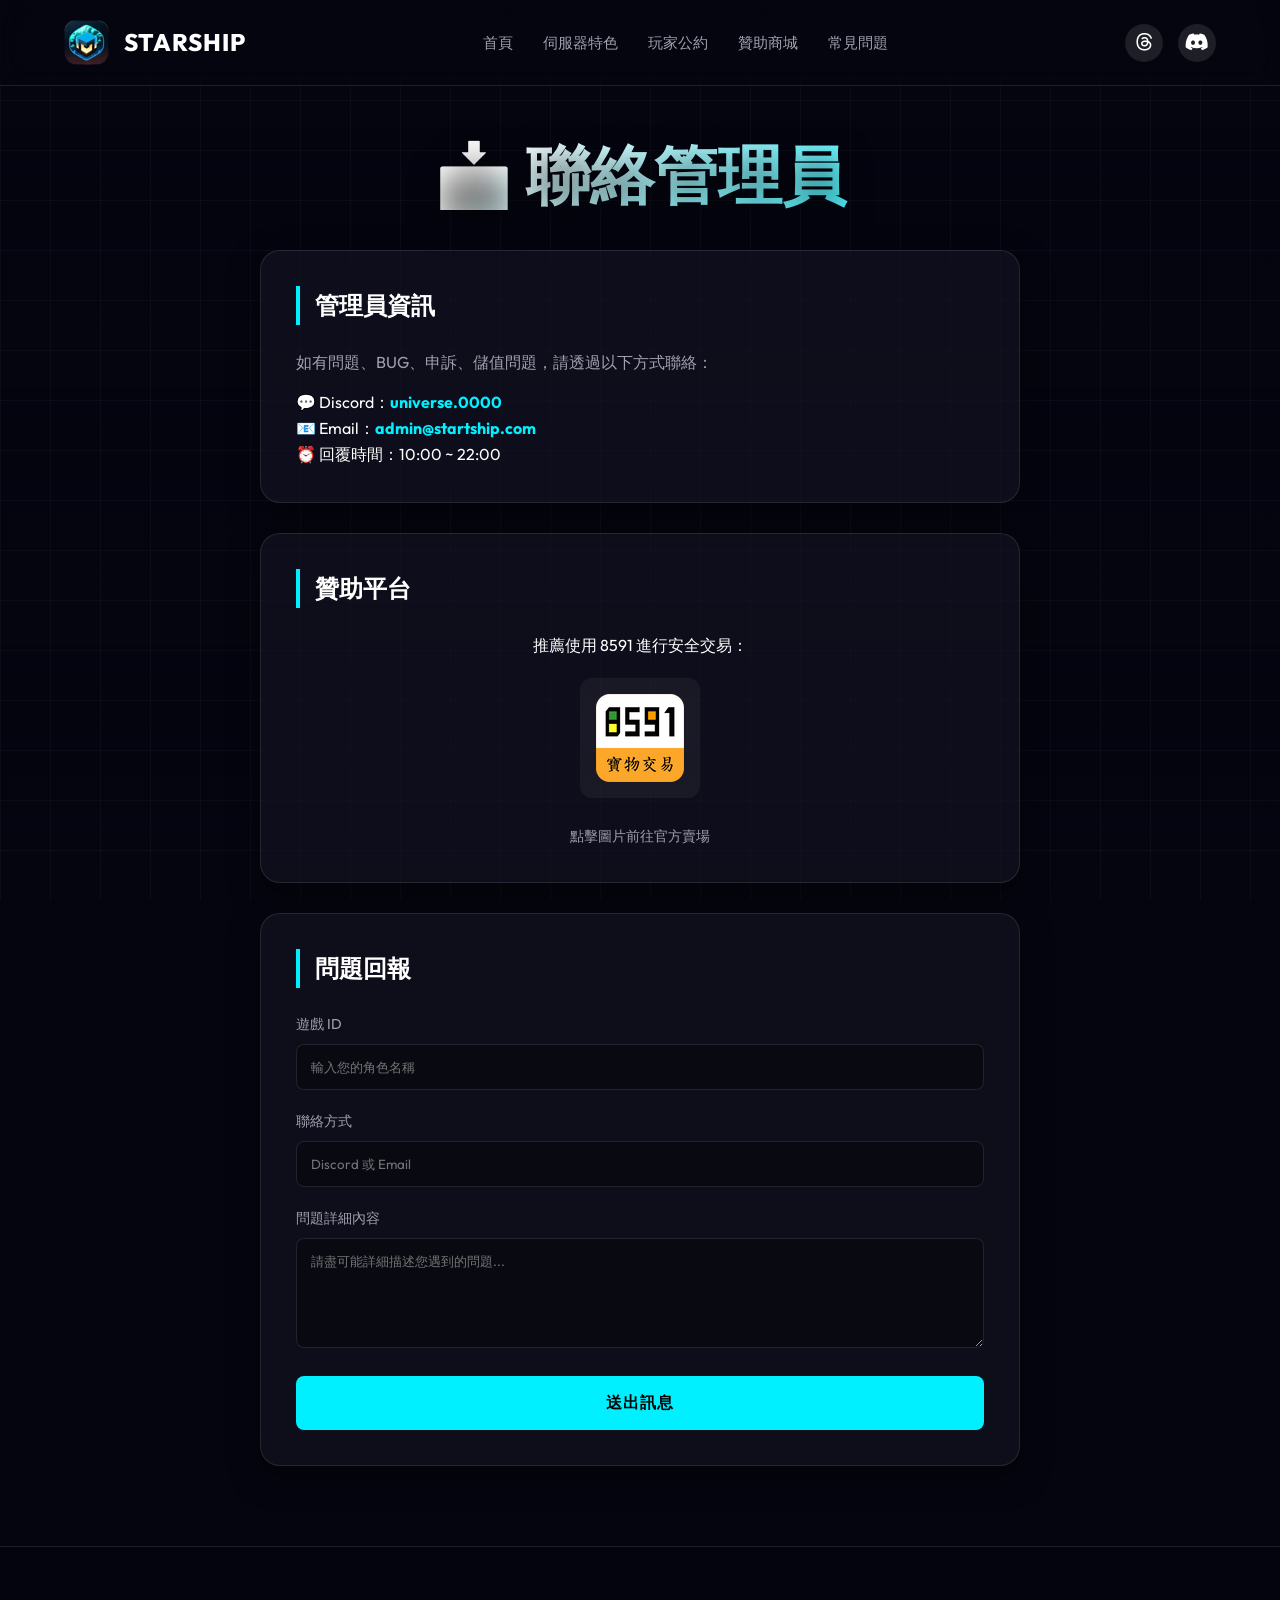
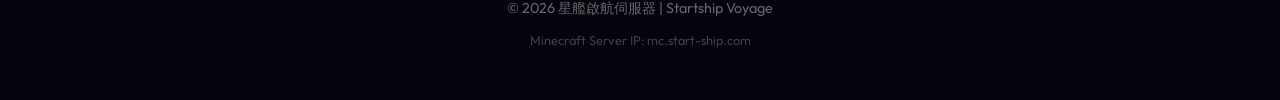
==== commit b2472a8b: "Update index.html" ====
--- a/shop/index.html
+++ b/shop/index.html
@@ -4,7 +4,7 @@
     <meta charset="UTF-8">
     <meta name="viewport" content="width=device-width, initial-scale=1.0">
     <title>星艦啟航 | Starship Voyage</title>
-    <link rel="icon" href="logo/logo.png" type="image/png">
+    <link rel="icon" href="../logo/logo.png" type="image/png">
     <link rel="preconnect" href="https://fonts.googleapis.com">
     <link rel="preconnect" href="https://fonts.gstatic.com" crossorigin>
     <link href="https://fonts.googleapis.com/css2?family=Outfit:wght@300;500;700;900&display=swap" rel="stylesheet">
@@ -21,17 +21,17 @@
     <!-- 導航列 -->
     <nav>
         <div class="logo">
-            <img src="./logo/logo.png" alt="Starship Voyage Logo">
+            <img src="../logo/logo.png" alt="Starship Voyage Logo">
             STARSHIP
         </div>
         
         <!-- 中間導覽列 -->
         <ul class="nav-links">
-            <li><a href="#">首頁</a></li>
-            <li><a href="#features">伺服器特色</a></li>
-            <li><a href="#rules">玩家公約</a></li>
+            <li><a href="../#">首頁</a></li>
+            <li><a href="../#features">伺服器特色</a></li>
+            <li><a href="../#rules">玩家公約</a></li>
             <li><a href="./shop/">贊助商城</a></li>
-            <li><a href="#faq">常見問題</a></li>
+            <li><a href="../#faq">常見問題</a></li>
         </ul>
 
         <!-- 右側動作按鈕區 (Threads & Discord) -->
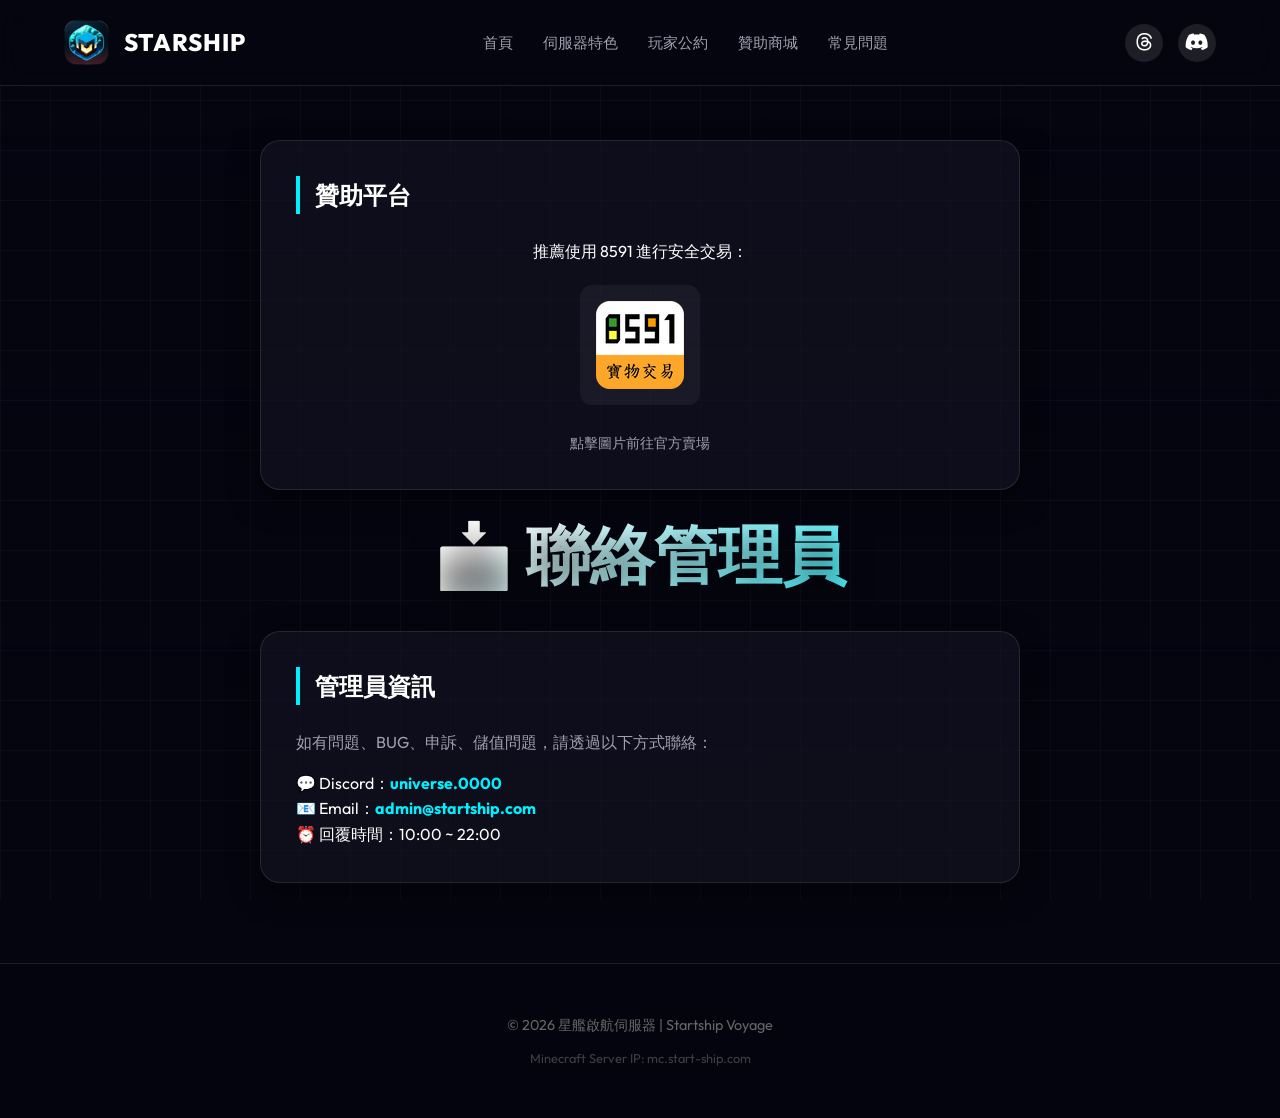
==== commit 526a635d: "Update index.html" ====
--- a/shop/index.html
+++ b/shop/index.html
@@ -48,15 +48,6 @@
     </nav>
 
 <div class="main">
-    <h1>📩 聯絡管理員</h1>
-
-    <div class="card">
-        <h2>管理員資訊</h2>
-        <p style="margin-bottom: 15px; color: var(--text-muted);">如有問題、BUG、申訴、儲值問題，請透過以下方式聯絡：</p>
-        <p>💬 Discord：<b style="color: var(--primary);">universe.0000</b></p>
-        <p>📧 Email：<b style="color: var(--primary);">admin@startship.com</b></p>
-        <p>⏰ 回覆時間：10:00 ~ 22:00</p>
-    </div>
 
     <div class="card shop">
         <h2 style="text-align: left;">贊助平台</h2>
@@ -69,24 +60,16 @@
         <p style="font-size: 0.85rem; color: var(--text-muted);">點擊圖片前往官方賣場</p>
     </div>
 
+    <h1>📩 聯絡管理員</h1>
+
     <div class="card">
-        <h2>問題回報</h2>
-        <form id="contactForm">
-            <div class="form-group">
-                <label>遊戲 ID</label>
-                <input type="text" placeholder="輸入您的角色名稱" required>
-            </div>
-            <div class="form-group">
-                <label>聯絡方式</label>
-                <input type="text" placeholder="Discord 或 Email" required>
-            </div>
-            <div class="form-group">
-                <label>問題詳細內容</label>
-                <textarea rows="5" placeholder="請盡可能詳細描述您遇到的問題..." required></textarea>
-            </div>
-            <button type="submit">送出訊息</button>
-        </form>
+        <h2>管理員資訊</h2>
+        <p style="margin-bottom: 15px; color: var(--text-muted);">如有問題、BUG、申訴、儲值問題，請透過以下方式聯絡：</p>
+        <p>💬 Discord：<b style="color: var(--primary);">universe.0000</b></p>
+        <p>📧 Email：<b style="color: var(--primary);">admin@startship.com</b></p>
+        <p>⏰ 回覆時間：10:00 ~ 22:00</p>
     </div>
+
 </div>
 
 <footer>
@@ -121,3 +104,4 @@
 
 
 
+
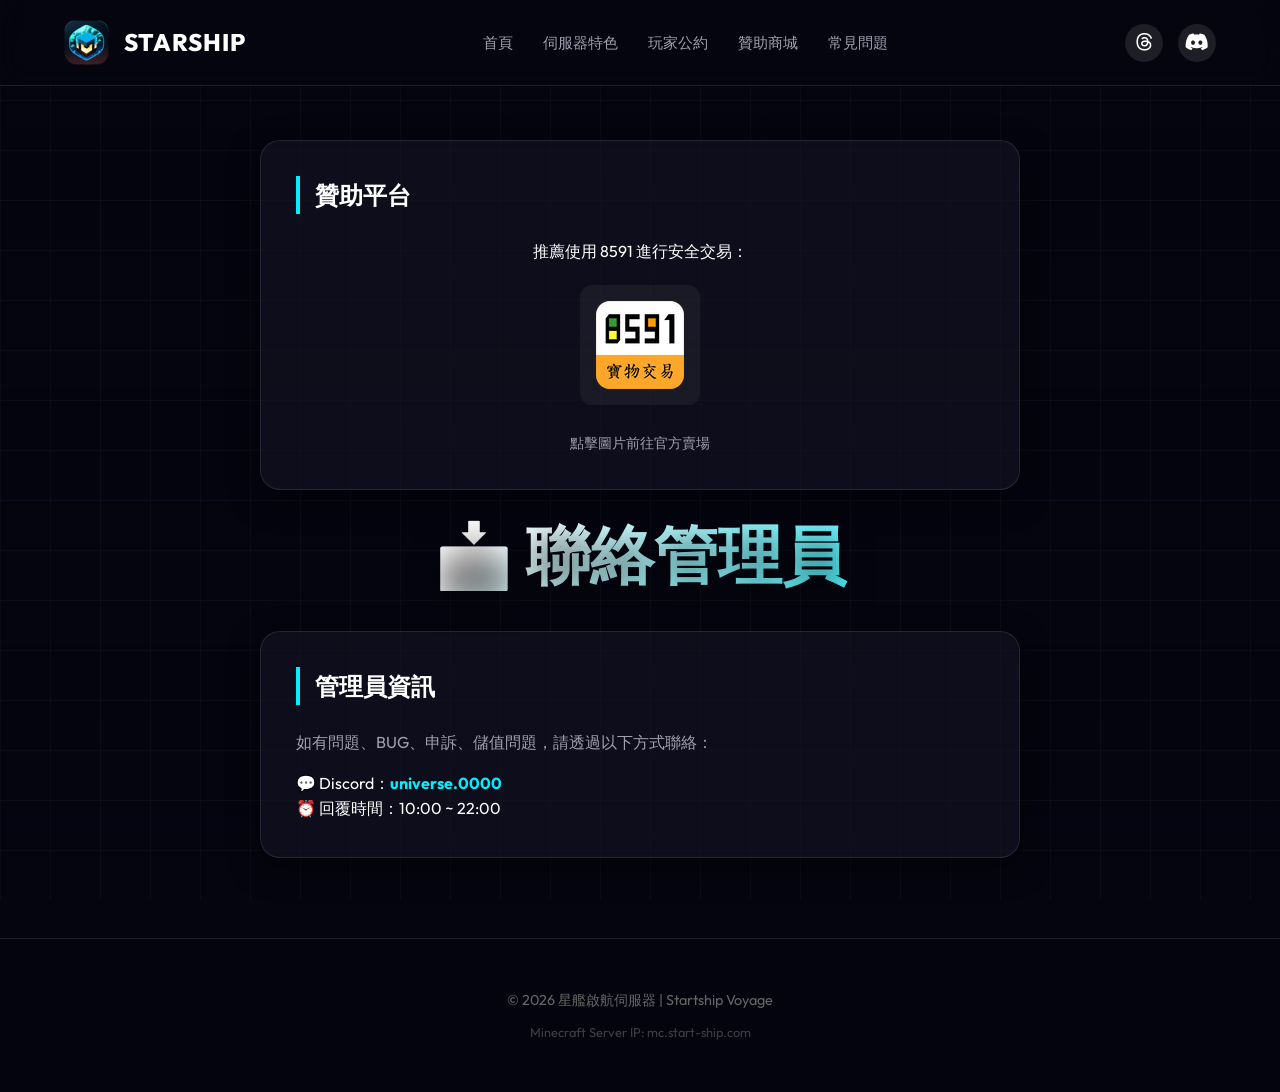
==== commit 55615b84: "Update index.html" ====
--- a/shop/index.html
+++ b/shop/index.html
@@ -66,7 +66,6 @@
         <h2>管理員資訊</h2>
         <p style="margin-bottom: 15px; color: var(--text-muted);">如有問題、BUG、申訴、儲值問題，請透過以下方式聯絡：</p>
         <p>💬 Discord：<b style="color: var(--primary);">universe.0000</b></p>
-        <p>📧 Email：<b style="color: var(--primary);">admin@startship.com</b></p>
         <p>⏰ 回覆時間：10:00 ~ 22:00</p>
     </div>
 
@@ -105,3 +104,4 @@
 
 
 
+
